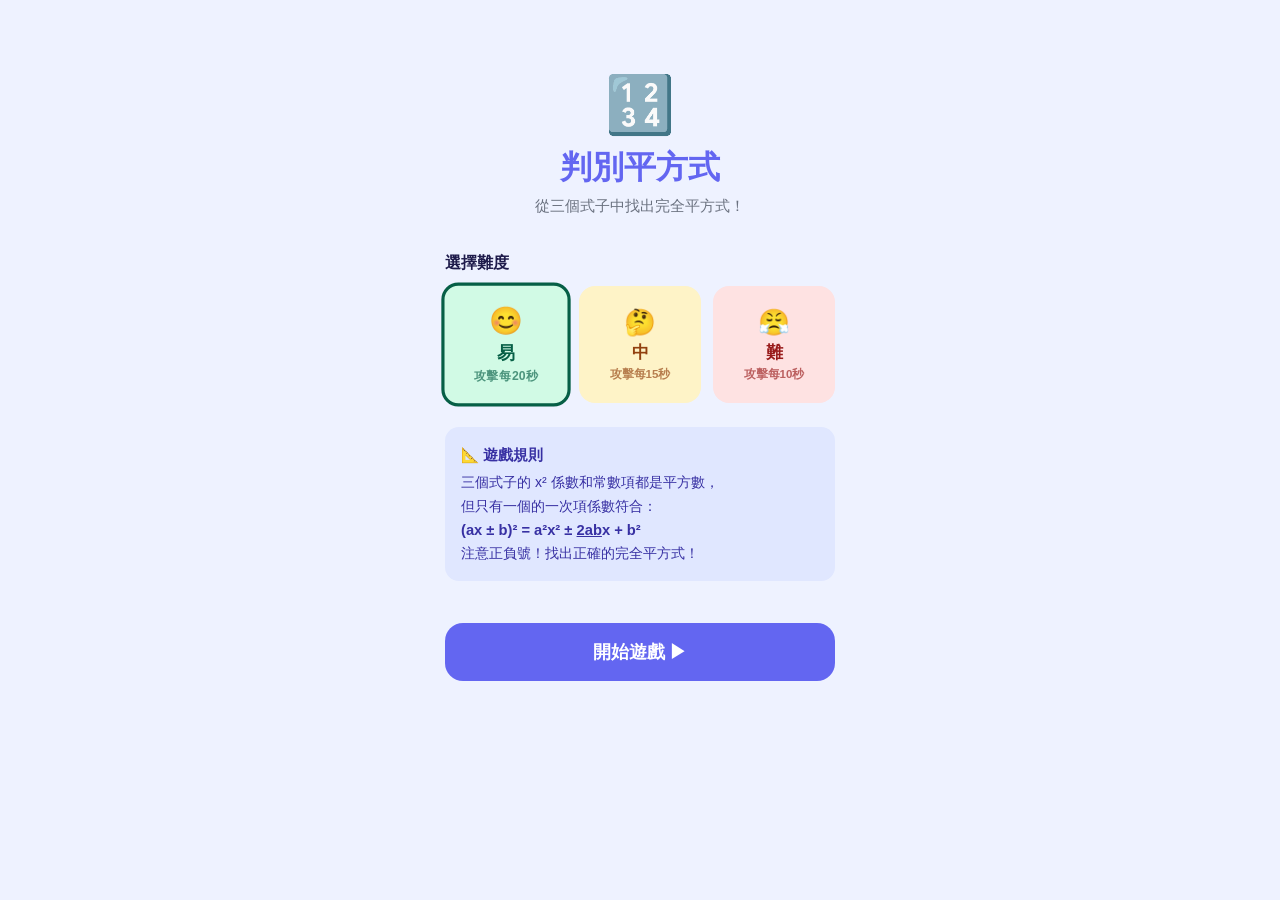
==== perfect-square.html @ 4fd9f3ec "新增判別平方式遊戲" ====
<!DOCTYPE html>
<html lang="zh-TW">
<head>
  <meta charset="UTF-8">
  <meta name="viewport" content="width=device-width, initial-scale=1.0, user-scalable=no">
  <meta name="theme-color" content="#6366f1">
  <title>判別平方式</title>
  <link rel="manifest" href="perfect-square-manifest.json">
  <meta name="apple-mobile-web-app-capable" content="yes">
  <meta name="apple-mobile-web-app-status-bar-style" content="default">
  <meta name="apple-mobile-web-app-title" content="判別平方式">
  <style>
    * { box-sizing: border-box; margin: 0; padding: 0; -webkit-tap-highlight-color: transparent; }

    :root {
      --primary: #6366f1;
      --primary-dark: #4f46e5;
      --success: #22c55e;
      --danger: #ef4444;
      --warning: #f59e0b;
      --bg: #eef2ff;
      --card: #ffffff;
      --text: #1e1b4b;
      --text-light: #6b7280;
    }

    body {
      font-family: -apple-system, BlinkMacSystemFont, 'Segoe UI', 'Noto Sans TC', sans-serif;
      background: var(--bg);
      min-height: 100dvh;
      display: flex;
      align-items: center;
      justify-content: center;
    }

    .screen {
      width: 100%;
      max-width: 430px;
      min-height: 100dvh;
      display: none;
      flex-direction: column;
      padding: 24px 20px 32px;
    }
    .screen.active { display: flex; }

    /* ── Menu ── */
    .menu-hero {
      text-align: center;
      margin: 48px 0 36px;
    }
    .menu-hero .icon { font-size: 3.5rem; }
    .menu-hero h1 {
      font-size: 2rem;
      font-weight: 800;
      color: var(--primary);
      margin-top: 8px;
    }
    .menu-hero p { color: var(--text-light); margin-top: 6px; font-size: 0.95rem; }

    .section-label {
      font-weight: 700;
      color: var(--text);
      margin-bottom: 12px;
    }

    .diff-grid {
      display: grid;
      grid-template-columns: repeat(3, 1fr);
      gap: 12px;
      margin-bottom: 24px;
    }
    .diff-btn {
      border-radius: 16px;
      border: 3px solid transparent;
      padding: 18px 8px;
      cursor: pointer;
      text-align: center;
      font-weight: 700;
      transition: transform 0.15s, border-color 0.15s;
      user-select: none;
    }
    .diff-btn .d-icon { font-size: 1.6rem; }
    .diff-btn .d-name { font-size: 1.05rem; margin-top: 4px; }
    .diff-btn .d-time { font-size: 0.72rem; opacity: 0.65; margin-top: 3px; }
    .diff-btn.easy   { background: #d1fae5; color: #065f46; }
    .diff-btn.medium { background: #fef3c7; color: #92400e; }
    .diff-btn.hard   { background: #fee2e2; color: #991b1b; }
    .diff-btn.selected { border-color: currentColor; transform: scale(1.06); }

    .rule-box {
      background: #e0e7ff;
      border-radius: 14px;
      padding: 16px;
      color: #3730a3;
      font-size: 0.88rem;
      line-height: 1.65;
      margin-bottom: 28px;
    }
    .rule-box strong { display: block; margin-bottom: 4px; font-size: 0.92rem; }

    /* ── Game ── */
    .game-topbar {
      display: flex;
      justify-content: flex-end;
      padding: 4px 0 6px;
    }
    .sw-small { font-size: 0.82rem; color: var(--text-light); }
    .sw-small b { color: var(--text); font-variant-numeric: tabular-nums; }

    /* Battle arena */
    .arena {
      position: relative;
      display: flex;
      align-items: flex-start;
      justify-content: space-between;
      padding: 6px 0 10px;
    }
    .fighter-col {
      display: flex;
      flex-direction: column;
      align-items: center;
      width: 44%;
      gap: 5px;
    }
    .sprite-card {
      width: 72px;
      height: 72px;
      border-radius: 18px;
      background: #eef2ff;
      border: 3px solid #c7d2fe;
      display: flex;
      align-items: center;
      justify-content: center;
      font-size: 2.7rem;
      line-height: 1;
      transition: background 0.12s, border-color 0.12s;
      user-select: none;
    }
    .monster-card { background: #fff1f2; border-color: #fecaca; }
    .sprite-card.hit-flash { background: #fee2e2 !important; border-color: #ef4444 !important; }
    .fighter-name { font-size: 0.75rem; font-weight: 600; color: var(--text-light); }
    .hp-track {
      width: 100%;
      height: 10px;
      background: #e5e7eb;
      border-radius: 5px;
      overflow: hidden;
    }
    .hp-fill {
      height: 100%;
      border-radius: 5px;
      transition: width 0.4s ease;
    }
    .hero-hp    { background: var(--success); }
    .monster-hp { background: #ef4444; }
    .hp-text { font-size: 0.7rem; color: var(--text-light); }
    .arena-mid {
      display: flex;
      align-items: center;
      padding-top: 22px;
      font-size: 1rem;
      color: var(--text-light);
      font-weight: 700;
    }
    /* Hit emoji floats between characters */
    .hit-fx {
      position: absolute;
      left: 50%; top: 6px;
      transform: translateX(-50%);
      font-size: 2rem;
      pointer-events: none;
      opacity: 0;
      z-index: 10;
    }

    /* Monster attack countdown bar */
    .atk-wrap { margin-bottom: 10px; }
    .atk-header {
      display: flex;
      justify-content: space-between;
      margin-bottom: 3px;
    }
    .atk-label    { font-size: 0.75rem; color: var(--text-light); }
    .atk-countdown{ font-size: 0.75rem; font-weight: 700; color: var(--text); }
    .atk-track {
      height: 8px;
      background: #e5e7eb;
      border-radius: 4px;
      overflow: hidden;
    }
    .atk-fill {
      height: 100%;
      border-radius: 4px;
      background: var(--success);
    }

    /* Question */
    .prompt {
      text-align: center;
      font-size: 1rem;
      font-weight: 700;
      color: var(--text);
      margin-bottom: 10px;
    }
    .options {
      display: flex;
      flex-direction: column;
      gap: 9px;
      flex: 1;
    }
    .opt-btn {
      background: white;
      border: 3px solid #e5e7eb;
      border-radius: 16px;
      padding: 16px 14px;
      font-size: 1.05rem;
      font-weight: 600;
      color: var(--text);
      cursor: pointer;
      text-align: center;
      transition: border-color 0.15s, background 0.15s, transform 0.1s;
      line-height: 1.3;
    }
    .opt-btn:active { transform: scale(0.97); }
    .opt-btn.correct { background: #d1fae5; border-color: var(--success); color: #065f46; }
    .opt-btn.wrong   { background: #fee2e2; border-color: var(--danger);  color: #991b1b; }
    .opt-btn sup { font-size: 0.65em; vertical-align: super; }
    .hint-box {
      margin-top: 8px;
      text-align: center;
      font-size: 0.72rem;
      color: #a5b4fc;
      line-height: 1.5;
    }

    /* ── Animations ── */
    @keyframes shake {
      0%,100% { transform: translateX(0); }
      25% { transform: translateX(-8px); }
      75% { transform: translateX(8px); }
    }
    @keyframes pop {
      0%,100% { transform: scale(1); }
      50%      { transform: scale(1.07); }
    }
    @keyframes heroAttack {
      0%   { transform: translateX(0); }
      40%  { transform: translateX(54px); }
      100% { transform: translateX(0); }
    }
    @keyframes monsterAttack {
      0%   { transform: translateX(0); }
      40%  { transform: translateX(-54px); }
      100% { transform: translateX(0); }
    }
    @keyframes spriteHit {
      0%,100% { transform: rotate(0) scale(1); }
      30%     { transform: rotate(-14deg) scale(0.88); }
      70%     { transform: rotate(14deg) scale(0.88); }
    }
    @keyframes hitFxPop {
      0%   { opacity: 0; transform: translateX(-50%) scale(0.3) translateY(0); }
      40%  { opacity: 1; transform: translateX(-50%) scale(1.3) translateY(-10px); }
      100% { opacity: 0; transform: translateX(-50%) scale(1)   translateY(-24px); }
    }
    @keyframes monsterDie {
      0%   { transform: scale(1) rotate(0); opacity: 1; }
      50%  { transform: scale(1.4) rotate(18deg); opacity: 0.7; }
      100% { transform: scale(0) rotate(50deg); opacity: 0; }
    }
    @keyframes heroDie {
      0%   { transform: rotate(0) translateY(0); opacity: 1; }
      100% { transform: rotate(-85deg) translateY(18px); opacity: 0; }
    }
    .anim-shake          { animation: shake          0.4s ease; }
    .anim-pop            { animation: pop            0.3s ease; }
    .anim-hero-attack    { animation: heroAttack     0.45s ease-in-out; }
    .anim-monster-attack { animation: monsterAttack  0.45s ease-in-out; }
    .anim-sprite-hit     { animation: spriteHit      0.4s ease; }
    .anim-hit-fx         { animation: hitFxPop       0.65s ease forwards; }
    .anim-monster-die    { animation: monsterDie     0.65s ease forwards; }
    .anim-hero-die       { animation: heroDie        0.7s  ease forwards; }

    /* Feedback flash */
    .feedback-flash {
      position: fixed;
      inset: 0;
      display: flex;
      align-items: center;
      justify-content: center;
      font-size: 5.5rem;
      pointer-events: none;
      opacity: 0;
      transition: opacity 0.25s;
    }
    .feedback-flash.on { opacity: 1; }

    /* ── Result ── */
    .result-body {
      flex: 1;
      display: flex;
      flex-direction: column;
      align-items: center;
      justify-content: center;
      gap: 6px;
    }
    .result-emoji { font-size: 4.5rem; }
    .result-fraction {
      font-size: 3.5rem;
      font-weight: 900;
      color: var(--primary);
      letter-spacing: -1px;
    }
    .result-sub { color: var(--text-light); font-size: 1rem; }
    .result-grade {
      margin-top: 10px;
      font-size: 1.4rem;
      font-weight: 800;
      color: var(--text);
    }

    .stars { font-size: 1.8rem; letter-spacing: 4px; margin-top: 4px; }

    .result-stats {
      width: 100%;
      background: #f8faff;
      border-radius: 16px;
      padding: 16px 20px;
      margin-top: 16px;
      display: flex;
      flex-direction: column;
      gap: 10px;
    }
    .stat-row {
      display: flex;
      justify-content: space-between;
      align-items: center;
    }
    .stat-label { color: var(--text-light); font-size: 0.95rem; }
    .stat-val   { font-weight: 800; font-size: 1.1rem; color: var(--text); }

    /* Shared buttons */
    .btn-primary {
      width: 100%;
      padding: 17px;
      background: var(--primary);
      color: white;
      border: none;
      border-radius: 18px;
      font-size: 1.1rem;
      font-weight: 700;
      cursor: pointer;
      margin-top: 14px;
      transition: background 0.15s, transform 0.1s;
    }
    .btn-primary:active { background: var(--primary-dark); transform: scale(0.98); }

    .btn-ghost {
      width: 100%;
      padding: 15px;
      background: transparent;
      color: var(--primary);
      border: 2.5px solid var(--primary);
      border-radius: 18px;
      font-size: 1rem;
      font-weight: 600;
      cursor: pointer;
      margin-top: 10px;
      transition: all 0.15s;
    }
    .btn-ghost:active { background: #e0e7ff; }
  </style>
</head>
<body>

<!-- ══ MENU ══ -->
<div class="screen active" id="menuScreen">
  <div class="menu-hero">
    <div class="icon">🔢</div>
    <h1>判別平方式</h1>
    <p>從三個式子中找出完全平方式！</p>
  </div>

  <div class="section-label">選擇難度</div>
  <div class="diff-grid">
    <div class="diff-btn easy selected" onclick="selectDiff('易', this)">
      <div class="d-icon">😊</div>
      <div class="d-name">易</div>
      <div class="d-time">攻擊每20秒</div>
    </div>
    <div class="diff-btn medium" onclick="selectDiff('中', this)">
      <div class="d-icon">🤔</div>
      <div class="d-name">中</div>
      <div class="d-time">攻擊每15秒</div>
    </div>
    <div class="diff-btn hard" onclick="selectDiff('難', this)">
      <div class="d-icon">😤</div>
      <div class="d-name">難</div>
      <div class="d-time">攻擊每10秒</div>
    </div>
  </div>

  <div class="rule-box">
    <strong>📐 遊戲規則</strong>
    三個式子的 x² 係數和常數項都是平方數，<br>
    但只有一個的一次項係數符合：<br>
    <strong style="display:inline">(ax ± b)² = a²x² ± <u>2ab</u>x + b²</strong><br>
    注意正負號！找出正確的完全平方式！
  </div>

  <button class="btn-primary" onclick="startGame()">開始遊戲 ▶</button>
</div>

<!-- ══ GAME ══ -->
<div class="screen" id="gameScreen">

  <!-- Topbar: stopwatch -->
  <div class="game-topbar">
    <div class="sw-small">⏱ <b id="swDisplay">00:00</b></div>
  </div>

  <!-- Battle arena -->
  <div class="arena">
    <!-- Hero -->
    <div class="fighter-col">
      <div class="sprite-card" id="heroCard">🧙</div>
      <div class="fighter-name">勇者</div>
      <div class="hp-track"><div class="hp-fill hero-hp" id="heroHpBar" style="width:100%"></div></div>
      <div class="hp-text" id="heroHpText">30 / 30</div>
    </div>

    <!-- Center: VS + hit effect -->
    <div class="arena-mid">
      <span>⚔️</span>
      <div class="hit-fx" id="hitFx"></div>
    </div>

    <!-- Monster -->
    <div class="fighter-col">
      <div class="sprite-card monster-card" id="monsterCard">👹</div>
      <div class="fighter-name">魔王</div>
      <div class="hp-track"><div class="hp-fill monster-hp" id="monsterHpBar" style="width:100%"></div></div>
      <div class="hp-text" id="monsterHpText">10 / 10</div>
    </div>
  </div>

  <!-- Monster attack countdown -->
  <div class="atk-wrap">
    <div class="atk-header">
      <span class="atk-label">⚡ 魔王攻擊倒數</span>
      <span class="atk-countdown" id="atkCountdown">20s</span>
    </div>
    <div class="atk-track"><div class="atk-fill" id="atkFill" style="width:100%"></div></div>
  </div>

  <div class="prompt">選出完全平方式 👇</div>
  <div class="options" id="optionsContainer"></div>

  <div class="hint-box">
    (ax+b)² = a²x²+2abx+b² &nbsp;│&nbsp; (ax−b)² = a²x²−2abx+b²
  </div>
</div>

<!-- ══ RESULT ══ -->
<div class="screen" id="resultScreen">
  <div style="height:40px"></div>
  <div class="result-body">
    <div class="result-emoji" id="resultEmoji">🎉</div>
    <div class="result-grade" id="rGrade">完成！</div>
    <div class="stars" id="rStars">⭐⭐⭐</div>
    <div class="result-stats">
      <div class="stat-row">
        <span class="stat-label">⏱ 時間</span>
        <span class="stat-val" id="rTime">—</span>
      </div>
      <div class="stat-row">
        <span class="stat-label">⚔️ 魔王傷害</span>
        <span class="stat-val" id="rCorrect">—</span>
      </div>
      <div class="stat-row">
        <span class="stat-label">❤️ 勇者血量</span>
        <span class="stat-val" id="rTotal">—</span>
      </div>
    </div>
  </div>

  <button class="btn-primary" onclick="startGame()">再玩一次 🔄</button>
  <button class="btn-ghost" onclick="showMenu()">換難度</button>
</div>

<div class="feedback-flash" id="flash"></div>

<script>
  // ── Config ──
  const MONSTER_HP_MAX = 10;
  const HERO_HP_MAX    = 30;
  const ATK_INTERVAL   = { '易': 20, '中': 15, '難': 10 }; // seconds
  const AMAX           = { '易': 4,  '中': 6,  '難': 10 };
  const BMAX           = { '易': 4,  '中': 6,  '難': 10 };

  // ── State ──
  let difficulty  = '易';
  let heroHp      = HERO_HP_MAX;
  let monsterHp   = MONSTER_HP_MAX;
  let elapsedSecs = 0;
  let atkElapsed  = 0;   // ms since last monster attack
  let atkInterval = 0;   // ms total interval
  let swTimer     = null;
  let atkTimer    = null;
  let canAnswer   = false;
  let gameOver    = false;

  // ── Helpers ──
  const $ = id => document.getElementById(id);
  const randInt = (lo, hi) => Math.floor(Math.random() * (hi - lo + 1)) + lo;

  function shuffle(arr) {
    for (let i = arr.length - 1; i > 0; i--) {
      const j = Math.floor(Math.random() * (i + 1));
      [arr[i], arr[j]] = [arr[j], arr[i]];
    }
    return arr;
  }

  function showScreen(id) {
    document.querySelectorAll('.screen').forEach(s => s.classList.remove('active'));
    $(id).classList.add('active');
  }

  function fmtTime(secs) {
    const m = Math.floor(secs / 60), s = secs % 60;
    return m > 0 ? `${m} 分 ${s} 秒` : `${s} 秒`;
  }

  // ── Difficulty ──
  function selectDiff(d, el) {
    difficulty = d;
    document.querySelectorAll('.diff-btn').forEach(b => b.classList.remove('selected'));
    el.classList.add('selected');
  }

  // ── Question generation ──
  function genQuestion() {
    let a, b;
    do { a = randInt(1, AMAX[difficulty]); b = randInt(1, BMAX[difficulty]); }
    while (a === 1 && b === 1);

    const a2 = a * a, b2 = b * b;
    const sign    = Math.random() < 0.5 ? 1 : -1;
    const correct = sign * 2 * a * b;

    const pool = new Set();
    for (const fn of shuffle([
      () => -correct,
      () => sign * a * b,
      () => -sign * a * b,
      () => sign * 2 * (a + b),
      () => correct + 2, () => correct - 2,
      () => correct + a, () => correct - b,
      () => correct + randInt(3, 8),
      () => correct - randInt(3, 8),
    ])) {
      if (pool.size >= 2) break;
      const v = fn();
      if (Number.isInteger(v) && v !== 0 && v !== correct && !pool.has(v)) pool.add(v);
    }
    let off = 1;
    while (pool.size < 2) { if (!pool.has(correct + off)) pool.add(correct + off); off++; }

    return { a2, b2, options: shuffle([
      { mid: correct,      ok: true  },
      { mid: [...pool][0], ok: false },
      { mid: [...pool][1], ok: false },
    ])};
  }

  function renderExpr(a2, mid, b2) {
    const x2p = a2 === 1 ? 'x<sup>2</sup>' : `${a2}x<sup>2</sup>`;
    const abs  = Math.abs(mid);
    const midp = (mid > 0 ? '+ ' : '− ') + (abs === 1 ? 'x' : `${abs}x`);
    return `${x2p} ${midp} + ${b2 === 1 ? '1' : b2}`;
  }

  // ── Stopwatch ──
  function startStopwatch() {
    clearInterval(swTimer);
    elapsedSecs = 0;
    swTimer = setInterval(() => {
      elapsedSecs++;
      const m = String(Math.floor(elapsedSecs / 60)).padStart(2, '0');
      const s = String(elapsedSecs % 60).padStart(2, '0');
      $('swDisplay').textContent = `${m}:${s}`;
    }, 1000);
  }

  // ── Monster attack timer (100 ms tick for smooth bar) ──
  function startAtkTimer() {
    clearInterval(atkTimer);
    atkElapsed  = 0;
    atkInterval = ATK_INTERVAL[difficulty] * 1000;
    renderAtkBar();

    atkTimer = setInterval(() => {
      atkElapsed += 100;
      renderAtkBar();
      if (atkElapsed >= atkInterval) {
        atkElapsed = 0;
        if (canAnswer) {          // 時間到且題目還未作答 → 魔王攻擊
          canAnswer = false;
          doMonsterAttack();
          setTimeout(nextQuestion, 1000);
        }
      }
    }, 100);
  }

  function renderAtkBar() {
    const frac = 1 - atkElapsed / atkInterval;
    const fill = $('atkFill');
    fill.style.width      = `${frac * 100}%`;
    fill.style.background = frac > 0.5 ? '#22c55e' : frac > 0.25 ? '#f59e0b' : '#ef4444';
    const secsLeft = Math.ceil((atkInterval - atkElapsed) / 1000);
    $('atkCountdown').textContent = `${secsLeft}s`;
  }

  // ── Battle UI update ──
  function updateBattleUI() {
    const hPct = (heroHp    / HERO_HP_MAX)    * 100;
    const mPct = (monsterHp / MONSTER_HP_MAX) * 100;
    $('heroHpBar').style.width    = `${Math.max(0, hPct)}%`;
    $('monsterHpBar').style.width = `${Math.max(0, mPct)}%`;
    $('heroHpText').textContent    = `${Math.max(0, heroHp)} / ${HERO_HP_MAX}`;
    $('monsterHpText').textContent = `${Math.max(0, monsterHp)} / ${MONSTER_HP_MAX}`;
  }

  // ── Animations ──
  function anim(el, cls, duration) {
    el.classList.add(cls);
    setTimeout(() => el.classList.remove(cls), duration);
  }

  function showHitFx(emoji) {
    const fx = $('hitFx');
    fx.textContent = emoji;
    fx.classList.remove('anim-hit-fx');
    void fx.offsetWidth; // reflow to restart
    fx.classList.add('anim-hit-fx');
  }

  function flashCard(cardId, duration = 400) {
    const card = $(cardId);
    card.classList.add('hit-flash');
    setTimeout(() => card.classList.remove('hit-flash'), duration);
  }

  // ── Monster attacks hero ──
  function doMonsterAttack() {
    if (gameOver) return;
    heroHp--;
    // Monster lunges left → hero flashes
    anim($('monsterCard'), 'anim-monster-attack', 500);
    setTimeout(() => {
      anim($('heroCard'), 'anim-sprite-hit', 400);
      flashCard('heroCard');
      showHitFx('💥');
    }, 220);

    updateBattleUI();

    if (heroHp <= 0) {
      clearInterval(atkTimer);
      clearInterval(swTimer);
      canAnswer = false;
      setTimeout(() => {
        anim($('heroCard'), 'anim-hero-die', 700);
        setTimeout(() => endGame(false), 800);
      }, 300);
    }
  }

  // ── Game flow ──
  function showMenu() {
    clearInterval(swTimer);
    clearInterval(atkTimer);
    showScreen('menuScreen');
  }

  function startGame() {
    heroHp    = HERO_HP_MAX;
    monsterHp = MONSTER_HP_MAX;
    gameOver  = false;
    // Reset sprites
    ['heroCard', 'monsterCard'].forEach(id => {
      $(id).style.animation = '';
      $(id).style.opacity   = '';
      $(id).style.transform = '';
    });
    showScreen('gameScreen');
    updateBattleUI();
    startStopwatch();
    startAtkTimer();
    nextQuestion();
  }

  function nextQuestion() {
    if (gameOver) return;
    atkElapsed = 0;   // 每題重置倒數
    canAnswer  = true;
    const q   = genQuestion();
    const container = $('optionsContainer');
    container.innerHTML = '';
    q.options.forEach(opt => {
      const btn = document.createElement('button');
      btn.className  = 'opt-btn';
      btn.innerHTML  = renderExpr(q.a2, opt.mid, q.b2);
      btn.dataset.ok = opt.ok;
      btn.onclick    = () => handleAnswer(btn, opt.ok, container);
      container.appendChild(btn);
    });
  }

  function lockButtons(container) {
    container.querySelectorAll('.opt-btn').forEach(b => {
      b.disabled = true;
      if (b.dataset.ok === 'true') b.classList.add('correct');
    });
  }

  // ── Answer handling ──
  function handleAnswer(btn, isOk, container) {
    if (!canAnswer || gameOver) return;
    canAnswer = false;
    lockButtons(container);

    atkElapsed = 0;   // 答對或答錯都立即重置倒數

    if (isOk) {
      monsterHp--;
      btn.classList.add('correct', 'anim-pop');

      // Hero lunges right → monster shakes
      anim($('heroCard'), 'anim-hero-attack', 480);
      setTimeout(() => {
        anim($('monsterCard'), 'anim-sprite-hit', 400);
        flashCard('monsterCard');
        showHitFx('⚔️');
      }, 230);

      updateBattleUI();

      if (monsterHp <= 0) {
        gameOver = true;
        clearInterval(atkTimer);
        clearInterval(swTimer);
        setTimeout(() => {
          $('monsterCard').style.animation = 'monsterDie 0.65s ease forwards';
          setTimeout(() => endGame(true), 750);
        }, 400);
        return;
      }
    } else {
      btn.classList.add('wrong', 'anim-shake');
      doMonsterAttack();  // 答錯 → 魔王立刻攻擊
    }

    setTimeout(nextQuestion, 1000);
  }

  // ── End game ──
  function endGame(won) {
    gameOver = true;
    showScreen('resultScreen');

    if (won) {
      const secs = elapsedSecs;
      let stars;
      if      (secs <= 40)  stars = '⭐⭐⭐';
      else if (secs <= 80)  stars = '⭐⭐';
      else                  stars = '⭐';
      $('resultEmoji').textContent = '🏆';
      $('rGrade').textContent      = '魔王倒下！恭喜過關！';
      $('rStars').textContent      = stars;
    } else {
      $('resultEmoji').textContent = '💀';
      $('rGrade').textContent      = '勇者陣亡…再挑戰吧！';
      $('rStars').textContent      = '';
    }

    $('rTime').textContent    = fmtTime(elapsedSecs);
    $('rCorrect').textContent = `${MONSTER_HP_MAX - monsterHp} / ${MONSTER_HP_MAX}`;
    $('rTotal').textContent   = `剩餘 ${Math.max(0, heroHp)} 血`;
  }
</script>
</body>
</html>
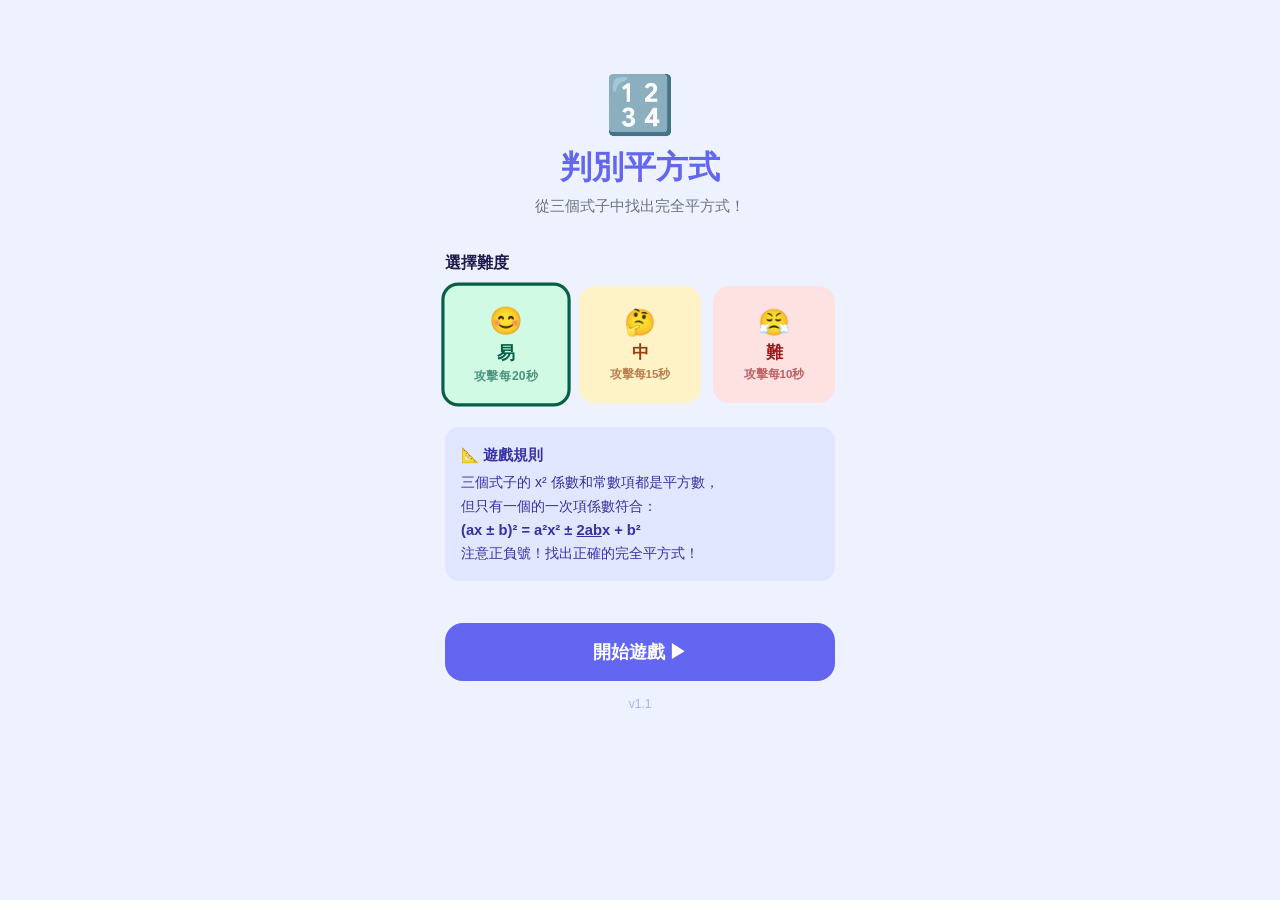
==== commit f169c93b: "v1.1：新增錯題回顧、修正選項重複問題" ====
--- a/perfect-square.html
+++ b/perfect-square.html
@@ -338,6 +338,25 @@
     }
     .stat-label { color: var(--text-light); font-size: 0.95rem; }
     .stat-val   { font-weight: 800; font-size: 1.1rem; color: var(--text); }
+
+    /* ── Wrong review ── */
+    #resultScreen { overflow-y: auto; }
+    .wrong-review { width: 100%; margin-top: 18px; }
+    .review-title {
+      font-weight: 700; font-size: 0.9rem;
+      color: var(--text); margin-bottom: 10px;
+    }
+    .review-item {
+      background: #fff;
+      border: 2px solid #e5e7eb;
+      border-radius: 14px;
+      padding: 12px 14px;
+      margin-bottom: 8px;
+      font-size: 0.88rem;
+    }
+    .review-correct { color: #065f46; font-weight: 700; margin-bottom: 4px; }
+    .review-wrong   { color: #991b1b; text-decoration: line-through; opacity: 0.8; }
+    .review-timeout { color: var(--text-light); font-size: 0.82rem; }
 
     /* Shared buttons */
     .btn-primary {
@@ -409,6 +428,7 @@
   </div>
 
   <button class="btn-primary" onclick="startGame()">開始遊戲 ▶</button>
+  <div style="text-align:center;margin-top:16px;font-size:0.75rem;color:#a5b4fc;">v1.1</div>
 </div>
 
 <!-- ══ GAME ══ -->
@@ -484,6 +504,8 @@
     </div>
   </div>
 
+  <div class="wrong-review" id="wrongReview"></div>
+
   <button class="btn-primary" onclick="startGame()">再玩一次 🔄</button>
   <button class="btn-ghost" onclick="showMenu()">換難度</button>
 </div>
@@ -499,16 +521,18 @@
   const BMAX           = { '易': 4,  '中': 6,  '難': 10 };
 
   // ── State ──
-  let difficulty  = '易';
-  let heroHp      = HERO_HP_MAX;
-  let monsterHp   = MONSTER_HP_MAX;
-  let elapsedSecs = 0;
-  let atkElapsed  = 0;   // ms since last monster attack
-  let atkInterval = 0;   // ms total interval
-  let swTimer     = null;
-  let atkTimer    = null;
-  let canAnswer   = false;
-  let gameOver    = false;
+  let difficulty     = '易';
+  let heroHp         = HERO_HP_MAX;
+  let monsterHp      = MONSTER_HP_MAX;
+  let elapsedSecs    = 0;
+  let atkElapsed     = 0;
+  let atkInterval    = 0;
+  let swTimer        = null;
+  let atkTimer       = null;
+  let canAnswer      = false;
+  let gameOver       = false;
+  let currentQ       = null;
+  let wrongQuestions = [];
 
   // ── Helpers ──
   const $ = id => document.getElementById(id);
@@ -551,10 +575,9 @@
 
     const pool = new Set();
     for (const fn of shuffle([
-      () => -correct,
-      () => sign * a * b,
-      () => -sign * a * b,
-      () => sign * 2 * (a + b),
+      () => sign * a * b,          // 忘記乘 2
+      () => -sign * a * b,         // 忘記乘 2 且符號錯
+      () => sign * 2 * (a + b),    // 錯誤公式
       () => correct + 2, () => correct - 2,
       () => correct + a, () => correct - b,
       () => correct + randInt(3, 8),
@@ -562,7 +585,8 @@
     ])) {
       if (pool.size >= 2) break;
       const v = fn();
-      if (Number.isInteger(v) && v !== 0 && v !== correct && !pool.has(v)) pool.add(v);
+      // 排除 0、正確答案、以及負號版（同樣是合法完全平方式）
+      if (Number.isInteger(v) && v !== 0 && v !== correct && v !== -correct && !pool.has(v)) pool.add(v);
     }
     let off = 1;
     while (pool.size < 2) { if (!pool.has(correct + off)) pool.add(correct + off); off++; }
@@ -607,6 +631,13 @@
         atkElapsed = 0;
         if (canAnswer) {          // 時間到且題目還未作答 → 魔王攻擊
           canAnswer = false;
+          if (currentQ) {
+            wrongQuestions.push({
+              a2: currentQ.a2, b2: currentQ.b2,
+              correctMid: currentQ.options.find(o => o.ok).mid,
+              chosenMid: null
+            });
+          }
           doMonsterAttack();
           setTimeout(nextQuestion, 1000);
         }
@@ -686,9 +717,11 @@
   }
 
   function startGame() {
-    heroHp    = HERO_HP_MAX;
-    monsterHp = MONSTER_HP_MAX;
-    gameOver  = false;
+    heroHp         = HERO_HP_MAX;
+    monsterHp      = MONSTER_HP_MAX;
+    gameOver       = false;
+    wrongQuestions = [];
+    currentQ       = null;
     // Reset sprites
     ['heroCard', 'monsterCard'].forEach(id => {
       $(id).style.animation = '';
@@ -704,17 +737,17 @@
 
   function nextQuestion() {
     if (gameOver) return;
-    atkElapsed = 0;   // 每題重置倒數
+    atkElapsed = 0;
     canAnswer  = true;
-    const q   = genQuestion();
+    currentQ   = genQuestion();
     const container = $('optionsContainer');
     container.innerHTML = '';
-    q.options.forEach(opt => {
+    currentQ.options.forEach(opt => {
       const btn = document.createElement('button');
       btn.className  = 'opt-btn';
-      btn.innerHTML  = renderExpr(q.a2, opt.mid, q.b2);
+      btn.innerHTML  = renderExpr(currentQ.a2, opt.mid, currentQ.b2);
       btn.dataset.ok = opt.ok;
-      btn.onclick    = () => handleAnswer(btn, opt.ok, container);
+      btn.onclick    = () => handleAnswer(btn, opt.ok, opt.mid, container);
       container.appendChild(btn);
     });
   }
@@ -727,12 +760,20 @@
   }
 
   // ── Answer handling ──
-  function handleAnswer(btn, isOk, container) {
+  function handleAnswer(btn, isOk, chosenMid, container) {
     if (!canAnswer || gameOver) return;
     canAnswer = false;
     lockButtons(container);
 
-    atkElapsed = 0;   // 答對或答錯都立即重置倒數
+    atkElapsed = 0;
+
+    if (!isOk && currentQ) {
+      wrongQuestions.push({
+        a2: currentQ.a2, b2: currentQ.b2,
+        correctMid: currentQ.options.find(o => o.ok).mid,
+        chosenMid
+      });
+    }
 
     if (isOk) {
       monsterHp--;
@@ -789,6 +830,25 @@
     $('rTime').textContent    = fmtTime(elapsedSecs);
     $('rCorrect').textContent = `${MONSTER_HP_MAX - monsterHp} / ${MONSTER_HP_MAX}`;
     $('rTotal').textContent   = `剩餘 ${Math.max(0, heroHp)} 血`;
+
+    // ── 錯題回顧 ──
+    const review = $('wrongReview');
+    review.innerHTML = `<div class="review-title">📋 錯題回顧</div>`;
+    if (wrongQuestions.length === 0) {
+      review.innerHTML += `<div class="review-item" style="text-align:center;color:#065f46;font-weight:700;">🎯 全部答對，零失誤！</div>`;
+      return;
+    }
+    review.querySelector('.review-title').textContent = `📋 錯題回顧（${wrongQuestions.length} 題）`;
+    wrongQuestions.forEach(({ a2, b2, correctMid, chosenMid }) => {
+      const item = document.createElement('div');
+      item.className = 'review-item';
+      item.innerHTML = `
+        <div class="review-correct">✅ ${renderExpr(a2, correctMid, b2)}</div>
+        ${chosenMid !== null
+          ? `<div class="review-wrong">❌ ${renderExpr(a2, chosenMid, b2)}</div>`
+          : `<div class="review-timeout">⏰ 超時未作答</div>`}`;
+      review.appendChild(item);
+    });
   }
 </script>
 </body>
